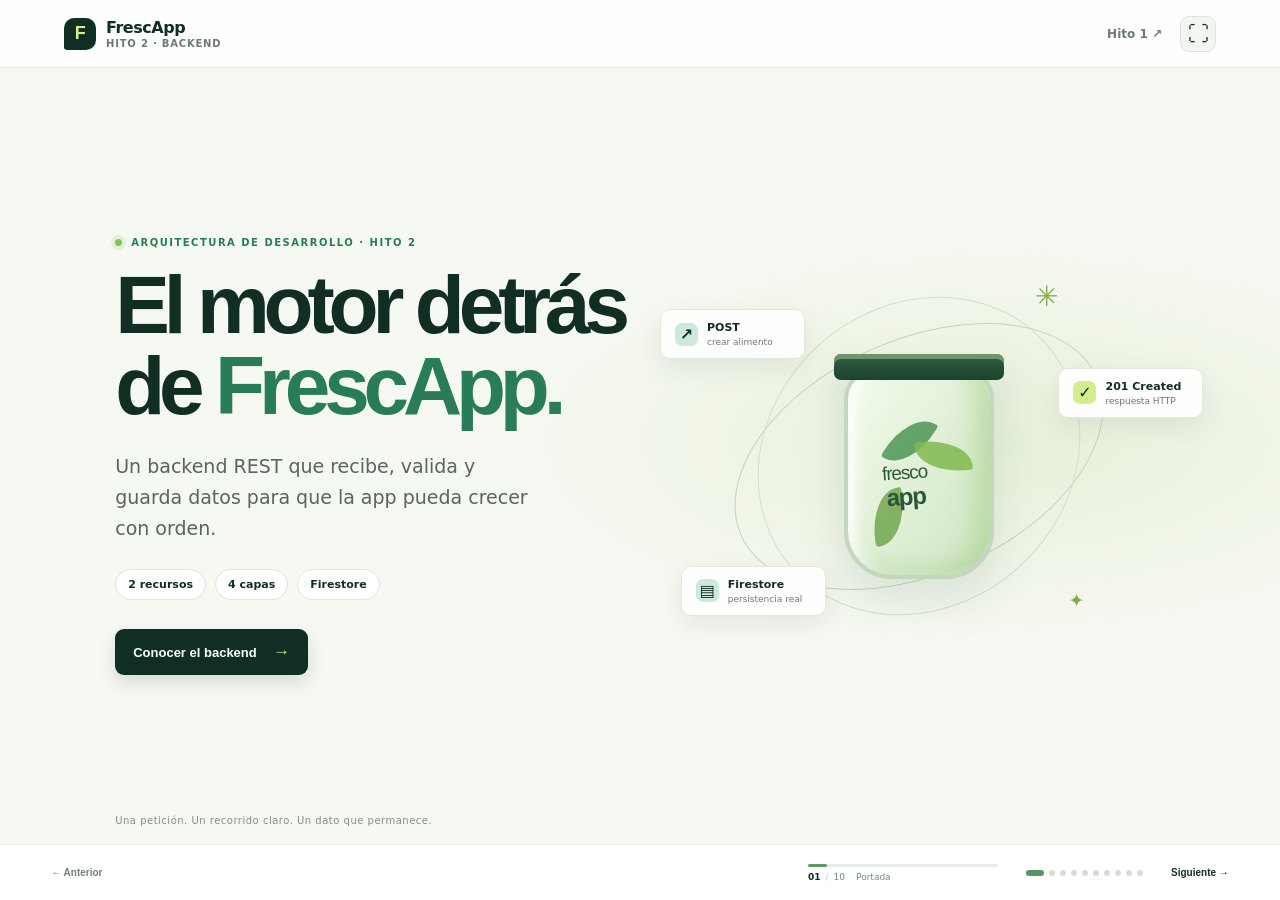
==== docs/hito2/presentacion/index.html @ f3f5a495 "Completa materiales y evidencias del Hito 2" ====
<!doctype html>
<html lang="es">
<head>
  <meta charset="utf-8">
  <meta name="viewport" content="width=device-width, initial-scale=1">
  <meta name="theme-color" content="#102e24">
  <meta name="description" content="Presentación interactiva del backend REST de FrescApp para el Hito 2.">
  <title>FrescApp · Backend Hito 2</title>
  <link rel="stylesheet" href="styles.css">
  <script src="script.js" defer></script>
</head>
<body>
  <header class="topbar">
    <a class="brand" href="#inicio" aria-label="FrescApp, inicio"><span class="brand-mark">F</span><span>FrescApp <small>Hito 2 · Backend</small></span></a>
    <div class="top-actions">
      <a class="quiet-link" href="https://matias03tello-cloud.github.io/frescapp-presentacion/FrescApp_presentacion_web/">Hito 1 <span aria-hidden="true">↗</span></a>
      <button class="icon-button" id="fullscreen" type="button" aria-label="Pantalla completa" title="Pantalla completa">⛶</button>
    </div>
  </header>

  <main id="deck" aria-live="polite">
    <section class="slide cover active" id="inicio" data-title="Portada">
      <div class="cover-copy">
        <p class="eyebrow"><span class="eyebrow-dot"></span> ARQUITECTURA DE DESARROLLO · HITO 2</p>
        <h1>El motor detrás<br>de <em>FrescApp.</em></h1>
        <p class="lead">Un backend REST que recibe, valida y guarda datos para que la app pueda crecer con orden.</p>
        <div class="tag-row"><span>2 recursos</span><span>4 capas</span><span>Firestore</span></div>
        <button class="primary-button" data-goto="1">Conocer el backend <span aria-hidden="true">→</span></button>
      </div>
      <div class="cover-art" aria-hidden="true">
        <div class="orbit orbit-one"></div><div class="orbit orbit-two"></div>
        <div class="jar"><div class="jar-lid"></div><div class="jar-body"><span class="leaf leaf-a"></span><span class="leaf leaf-b"></span><span class="leaf leaf-c"></span><span class="jar-label">fresco<br><b>app</b></span></div></div>
        <div class="float-card card-request"><span class="mini-icon">↗</span><b>POST</b><small>crear alimento</small></div>
        <div class="float-card card-store"><span class="mini-icon">▤</span><b>Firestore</b><small>persistencia real</small></div>
        <div class="float-card card-check"><span class="check-icon">✓</span><b>201 Created</b><small>respuesta HTTP</small></div>
        <div class="spark spark-a">✳</div><div class="spark spark-b">✦</div>
      </div>
      <div class="cover-note">Una petición. Un recorrido claro. Un dato que permanece.</div>
    </section>

    <section class="slide" id="para-que" data-title="Qué resuelve">
      <div class="section-head"><p class="eyebrow">01 · PROPÓSITO</p><h2>¿Qué hace el backend?</h2><p>Separa la pantalla de las reglas y del lugar donde viven los datos.</p></div>
      <div class="three-cards">
        <article class="info-card"><span class="card-number">01</span><div class="card-icon mint">↘</div><h3>Recibe</h3><p>Interpreta solicitudes HTTP orientadas a recursos.</p><code>POST /v1/inventario</code></article>
        <article class="info-card"><span class="card-number">02</span><div class="card-icon lime">✓</div><h3>Protege y valida</h3><p>Verifica identidad, campos y reglas antes de modificar datos.</p><code>UID ← token verificado</code></article>
        <article class="info-card"><span class="card-number">03</span><div class="card-icon peach">▤</div><h3>Persiste</h3><p>Lee o escribe en Firestore y devuelve el estado HTTP adecuado.</p><code>201 · 200 · 204</code></article>
      </div>
      <div class="callout"><span class="callout-mark">↳</span><span>La app no decide qué usuario es dueño del registro: el servidor deriva el UID del token validado.</span></div>
    </section>

    <section class="slide" id="recorrido" data-title="Recorrido por capas">
      <div class="section-head"><p class="eyebrow">02 · RESPONSABILIDADES</p><h2>Una solicitud recorre cuatro capas</h2><p>Selecciona una etapa para ver qué responsabilidad resuelve.</p></div>
      <div class="layer-layout">
        <div class="layer-stack" role="tablist" aria-label="Capas del backend">
          <button class="layer active" role="tab" aria-selected="true" data-layer="cliente"><span class="layer-index">0</span><span><b>Cliente / Postman</b><small>Envía HTTP + token</small></span><span class="layer-arrow">↓</span></button>
          <button class="layer" role="tab" aria-selected="false" data-layer="http"><span class="layer-index">1</span><span><b>Router + controlador</b><small>Ruta, identidad, estado</small></span><span class="layer-arrow">↓</span></button>
          <button class="layer" role="tab" aria-selected="false" data-layer="negocio"><span class="layer-index">2</span><span><b>Servicio de dominio</b><small>Reglas de FrescApp</small></span><span class="layer-arrow">↓</span></button>
          <button class="layer" role="tab" aria-selected="false" data-layer="datos"><span class="layer-index">3</span><span><b>Repositorio</b><small>Consultas a Firestore</small></span><span class="layer-arrow">↓</span></button>
          <div class="layer-database"><span class="db-cylinder">▤</span><span><b>Cloud Firestore</b><small>Persistencia</small></span></div>
        </div>
        <aside class="layer-explainer" aria-live="polite"><p class="eyebrow">LA IDEA CLAVE</p><div class="explain-icon" id="explainIcon">↗</div><h3 id="layerTitle">Cliente / Postman</h3><p id="layerBody">Envía el método, la ruta, los datos y el ID token de Firebase Authentication.</p><div class="file-pill" id="layerFile">Fuera de functions/api</div><div class="example-flow"><span>HTTP</span><i>→</i><span>reglas</span><i>→</i><span>datos</span></div></aside>
      </div>
    </section>

    <section class="slide" id="recursos" data-title="Recursos y CRUD">
      <div class="section-head"><p class="eyebrow">03 · CONTRATO REST</p><h2>Dos recursos, cuatro operaciones cada uno</h2><p>CRUD es crear, leer, actualizar y borrar. La colección Postman permite comprobar cada paso.</p></div>
      <div class="resource-grid">
        <article class="resource-card"><div class="resource-top"><span class="resource-icon inventory">◉</span><div><h3>Inventario</h3><small>Alimentos del hogar</small></div><span class="resource-path">/v1/inventario</span></div><div class="crud-grid"><span><b class="verb post">POST</b> crear alimento</span><span><b class="verb get">GET</b> consultar</span><span><b class="verb patch">PATCH</b> cambiar campos</span><span><b class="verb delete">DELETE</b> eliminar</span></div></article>
        <article class="resource-card"><div class="resource-top"><span class="resource-icon shopping">✓</span><div><h3>Lista de compras</h3><small>Pendientes de comprar</small></div><span class="resource-path">/v1/lista-compras</span></div><div class="crud-grid"><span><b class="verb post">POST</b> agregar producto</span><span><b class="verb get">GET</b> consultar</span><span><b class="verb patch">PATCH</b> actualizar o marcar</span><span><b class="verb delete">DELETE</b> eliminar</span></div></article>
      </div>
      <div class="callout"><span class="callout-mark">i</span><span>Probar inventario no prueba automáticamente lista de compras: cada recurso necesita su propio ciclo CRUD y sus propias respuestas.</span></div>
    </section>

    <section class="slide" id="demo" data-title="Explora una petición">
      <div class="section-head"><p class="eyebrow">04 · EXPLORADOR INTERACTIVO</p><h2>¿Qué ocurre cuando presionamos “actualizar”?</h2><p>Elige una operación. La pantalla muestra un ejemplo de contrato, sin conectarse a servicios.</p></div>
      <div class="demo-layout">
        <div class="request-console">
          <div class="console-head"><span class="console-dot red"></span><span class="console-dot yellow"></span><span class="console-dot green"></span><span class="console-title">Postman · ejemplo didáctico</span></div>
          <div class="operation-tabs" role="tablist" aria-label="Operación de ejemplo">
            <button class="op-tab active" data-op="post">POST</button><button class="op-tab" data-op="get">GET</button><button class="op-tab" data-op="patch">PATCH</button><button class="op-tab" data-op="delete">DELETE</button>
          </div>
          <div class="request-line"><span id="requestVerb">POST</span><code id="requestPath">/v1/inventario</code></div>
          <pre id="requestBody">{
  "nombre": "Manzana",
  "cantidad": 2,
  "unidad": "unidad"
}</pre>
          <div class="response-panel"><div class="response-label"><span>RESPUESTA ESPERADA</span><strong id="responseStatus">201 Created</strong></div><pre id="responseBody">{
  "data": { "id": "abc123", "nombre": "Manzana" }
}</pre></div>
          <p class="simulated-note">Muestra educativa · no envía una petición real</p>
        </div>
        <div class="demo-explainer"><div class="demo-badge">Fíjate en esto</div><h3 id="opTitle">POST crea un registro nuevo</h3><p id="opDescription">El servidor valida los campos, crea el documento y responde 201 Created con la ubicación del recurso.</p><div class="response-rule"><span class="rule-check">✓</span><span id="opRule">El ID lo genera el servidor; el cliente no define el UID del dueño.</span></div></div>
      </div>
    </section>

    <section class="slide" id="http" data-title="Estados HTTP">
      <div class="section-head"><p class="eyebrow">05 · PROTOCOLO HTTP</p><h2>El código de estado también comunica</h2><p>Un error devuelto como éxito es una falla de diseño, aunque el servidor no se caiga.</p></div>
      <div class="status-board">
        <button class="status-card success selected" data-status="201"><b>201</b><span>Created</span><small>Se creó el recurso</small></button>
        <button class="status-card success" data-status="200"><b>200</b><span>OK</span><small>Lectura o cambio correcto</small></button>
        <button class="status-card success" data-status="204"><b>204</b><span>No Content</span><small>Borrado sin cuerpo</small></button>
        <button class="status-card error" data-status="400"><b>400</b><span>Bad Request</span><small>Datos inválidos</small></button>
        <button class="status-card error" data-status="401"><b>401</b><span>Unauthorized</span><small>Token faltante o inválido</small></button>
        <button class="status-card error" data-status="404"><b>404</b><span>Not Found</span><small>Ruta o registro inexistente</small></button>
      </div>
      <div class="status-detail" aria-live="polite"><span class="detail-status" id="detailCode">201</span><div><b id="detailTitle">Registro creado</b><p id="detailText">Se usa al completar POST. La respuesta incluye el nuevo recurso y su ubicación.</p></div><code id="detailExample">Location: /api/v1/inventario/abc123</code></div>
    </section>

    <section class="slide" id="frameworks" data-title="Tecnologías elegidas">
      <div class="section-head"><p class="eyebrow">06 · TECNOLOGÍA CON MOTIVO</p><h2>¿Qué problema resuelve cada opción?</h2><p>Cloud Functions es la plataforma. Express y Fastify son frameworks HTTP; resuelven otra parte.</p></div>
      <div class="technology-map"><div class="platform-card"><span class="platform-icon">☁</span><div><small>PLATAFORMA ELEGIDA</small><h3>Cloud Functions v2</h3><p>Ejecuta y expone la función HTTP bajo demanda; conecta con el entorno Firebase.</p></div><span class="choice-chip">Elegida</span></div><div class="framework-label">Dentro de esa plataforma, una capa HTTP puede organizar las rutas:</div>
        <div class="framework-options"><button class="framework-card chosen" data-framework="router"><span class="framework-symbol">⌘</span><small>OPCIÓN ELEGIDA</small><h3>Router propio</h3><p>Tabla simple de rutas y métodos para dos recursos.</p><span class="tradeoff">Menos dependencias · despacho manual</span></button><button class="framework-card" data-framework="express"><span class="framework-symbol">E</span><small>ALTERNATIVA</small><h3>Express</h3><p>Rutas y middleware encadenado para tareas HTTP transversales.</p><span class="tradeoff">Ecosistema amplio · dependencia extra</span></button><button class="framework-card" data-framework="fastify"><span class="framework-symbol">F</span><small>ALTERNATIVA</small><h3>Fastify</h3><p>Rutas, plugins y esquemas para validar/serializar.</p><span class="tradeoff">Contrato explícito · esquemas que mantener</span></button></div>
      </div>
      <div class="decision-note" aria-live="polite"><b id="frameworkDecisionTitle">Decisión FrescApp</b><span id="frameworkDecision">Para dos recursos elegimos el router propio y aceptamos mantener manualmente el despacho y el formato de errores.</span></div>
    </section>

    <section class="slide" id="arquitectura" data-title="Monolito o microservicios">
      <div class="section-head"><p class="eyebrow">07 · DECISIÓN DE ARQUITECTURA</p><h2>Monolito modular para el alcance actual</h2><p>La decisión se evalúa por sus razones y costos, no por cuál palabra suena más moderna.</p></div>
      <div class="architecture-compare"><div class="architecture-visual"><div class="mono-shell"><div class="mono-header"><span class="shell-dot"></span><b>FrescApp API · un despliegue</b></div><div class="module-box active-module"><span>▦</span><b>Inventario</b><small>mismo servicio</small></div><div class="shared-core"><span>◉</span><div><b>Auth + Firestore</b><small>recursos compartidos</small></div></div><div class="module-box"><span>✓</span><b>Lista de compras</b><small>mismo servicio</small></div></div><div class="micro-hint">Microservicios = despliegues separados + comunicación entre servicios</div></div>
        <div class="architecture-reasons"><article class="reason-card"><span class="reason-icon plus">+</span><div><h3>Por qué encaja hoy</h3><p>Equipo pequeño, dos recursos, identidad y persistencia compartidas, menor costo de operación y despliegue.</p></div></article><article class="reason-card"><span class="reason-icon minus">↗</span><div><h3>Qué costo aceptamos</h3><p>Los módulos se publican y escalan juntos; una falla del servicio puede afectar ambos.</p></div></article><article class="reason-card"><span class="reason-icon next">↻</span><div><h3>Cuándo reevaluarlo</h3><p>Si un recurso necesita carga, disponibilidad, seguridad o ritmo de despliegue independiente.</p></div></article></div></div>
    </section>

    <section class="slide" id="prueba" data-title="Cómo reproducirlo">
      <div class="section-head"><p class="eyebrow">08 · REPRODUCIBILIDAD</p><h2>La prueba debe poder repetirse en otro equipo</h2><p>Emuladores locales, datos sintéticos y evidencia clara de cada respuesta.</p></div>
      <div class="proof-steps"><article><span>1</span><div><b>Preparar</b><small>Node 22 · Java 21 · dependencias</small></div></article><article><span>2</span><div><b>Levantar</b><small>Auth + Firestore + Functions Emulator</small></div></article><article><span>3</span><div><b>Importar en local</b><small>Colección JSON, sin sincronizar nube</small></div></article><article><span>4</span><div><b>Ejecutar ambos CRUD</b><small>201 · 200 · 200 · 204 por recurso</small></div></article><article><span>5</span><div><b>Guardar evidencia</b><small>Versiones, capturas y errores observados</small></div></article></div>
      <div class="evidence-card"><div class="evidence-icon">▧</div><div><b>Informe para el segundo computador</b><p>Registra ambiente y resultados separados para inventario y lista de compras. Redacta tokens y contraseñas antes de compartir capturas.</p></div><a href="https://github.com/matias03tello-cloud/frescapp-presentacion/blob/main/docs/hito2/INFORME_PRUEBA_OTRO_EQUIPO.md">Abrir plantilla <span>↗</span></a></div>
    </section>

    <section class="slide closing" id="cierre" data-title="Cierre">
      <p class="eyebrow">09 · IDEA FINAL</p><h2>Un backend es más que<br>una ruta que responde.</h2><p class="closing-lead">Es un contrato claro, datos persistentes, identidad protegida y decisiones que podemos defender.</p>
      <div class="closing-points"><span>API REST propia</span><span>Capas separadas</span><span>Firestore</span><span>Monolito modular</span></div>
        <div class="closing-links"><a href="https://github.com/matias03tello-cloud/arq-app-compras/blob/main/docs/hito2/BACKEND_HITO2.md">Informe técnico <span>↗</span></a><a href="https://github.com/matias03tello-cloud/arq-app-compras/blob/main/docs/hito2/FrescApp-Hito2.postman_collection.json">Colección Postman <span>↗</span></a><a href="https://github.com/matias03tello-cloud/frescapp-presentacion/blob/main/docs/hito2/GUIÓN_PRESENTACION_HITO2.md">Guion del equipo <span>↗</span></a><a href="https://github.com/matias03tello-cloud/frescapp-presentacion/blob/main/docs/hito2/PROMPT_OTRO_CODEX_HITO2.md">Prompt para repetir la prueba <span>↗</span></a></div>
      <div class="closing-mark" aria-hidden="true">F</div>
    </section>
  </main>

  <footer class="deck-controls"><button class="nav-button" id="prev" type="button" aria-label="Diapositiva anterior">← <span>Anterior</span></button><div class="progress-wrap"><div class="progress-track"><div class="progress-fill" id="progress"></div></div><div class="slide-meta"><span id="slideNumber">01</span><span class="meta-divider">/</span><span id="slideCount">10</span><span class="meta-title" id="slideTitle">Portada</span></div></div><div class="dot-nav" id="dotNav" aria-label="Ir a diapositiva"></div><button class="nav-button next-button" id="next" type="button" aria-label="Siguiente diapositiva"><span>Siguiente</span> →</button></footer>
</body>
</html>
---- docs/hito2/presentacion/styles.css ----
:root{--forest:#102e24;--forest-2:#173d30;--green:#287d57;--mint:#cde9d9;--lime:#d4ed8e;--cream:#f6f8f2;--paper:#fff;--ink:#1d2c25;--muted:#6d7a71;--line:#dce5dd;--peach:#f4d6c2;--blue:#537d70;--shadow:0 18px 55px rgba(16,46,36,.08)}
*{box-sizing:border-box}html{scroll-behavior:smooth}body{margin:0;background:var(--cream);color:var(--ink);font-family:'DM Sans',system-ui,sans-serif;overflow:hidden}.topbar{height:68px;padding:0 clamp(22px,5vw,76px);display:flex;align-items:center;justify-content:space-between;background:rgba(255,255,255,.92);border-bottom:1px solid #e8eee7;position:relative;z-index:10}.brand{display:flex;align-items:center;gap:10px;text-decoration:none;color:var(--forest);font-weight:800;letter-spacing:-.03em}.brand-mark{width:32px;height:32px;border-radius:10px 10px 10px 3px;background:var(--forest);color:var(--lime);display:grid;place-items:center;font-family:Manrope,sans-serif;font-size:18px}.brand small{display:block;font-size:10px;font-weight:600;letter-spacing:.08em;text-transform:uppercase;color:var(--muted);margin-top:1px}.top-actions{display:flex;align-items:center;gap:18px}.quiet-link{font-size:12px;color:var(--muted);text-decoration:none;font-weight:700}.quiet-link:hover{color:var(--green)}.icon-button{background:#f2f6f0;border:1px solid var(--line);border-radius:9px;width:36px;height:36px;color:var(--forest);font-size:21px;cursor:pointer}#deck{height:calc(100dvh - 124px);position:relative}.slide{position:absolute;inset:0;padding:clamp(28px,4.2vw,62px) clamp(24px,7.2vw,112px);display:flex;flex-direction:column;justify-content:center;opacity:0;visibility:hidden;transform:translateX(22px);transition:opacity .28s ease,transform .32s ease,visibility .28s;background:var(--cream);overflow-y:auto}.slide.active{opacity:1;visibility:visible;transform:translateX(0)}.cover{display:grid;grid-template-columns:1fr .95fr;align-items:center;background:radial-gradient(ellipse at 78% 48%,#e6f0d9 0,transparent 36%),var(--cream);padding-left:clamp(30px,9vw,140px);padding-right:clamp(30px,8vw,120px)}.cover-copy{max-width:570px;position:relative;z-index:2}.eyebrow{font-size:10px;font-weight:800;letter-spacing:.15em;color:var(--green);margin:0 0 16px}.cover .eyebrow{display:flex;align-items:center;gap:9px}.eyebrow-dot{width:7px;height:7px;border-radius:50%;background:#86bf5a;box-shadow:0 0 0 4px #e4efd8}.cover h1,.closing h2{font:800 clamp(48px,6.4vw,82px)/.99 Manrope,sans-serif;letter-spacing:-.075em;color:var(--forest);margin:0}.cover h1 em{font-style:normal;color:var(--green)}.lead{font-size:clamp(15px,1.6vw,19px);line-height:1.65;color:#58665d;max-width:430px;margin:24px 0}.tag-row{display:flex;gap:9px;margin:23px 0 29px}.tag-row span{padding:8px 12px;border-radius:30px;background:white;border:1px solid var(--line);color:var(--forest);font-size:11px;font-weight:700}.primary-button{border:0;background:var(--forest);color:white;padding:13px 18px;border-radius:9px;font:700 13px 'DM Sans',sans-serif;cursor:pointer;box-shadow:0 8px 18px #102e2422;transition:transform .2s,background .2s}.primary-button:hover{background:var(--green);transform:translateY(-2px)}.primary-button span{color:var(--lime);margin-left:13px;font-size:17px}.cover-art{height:min(55vh,420px);min-height:300px;position:relative;display:grid;place-items:center}.orbit{position:absolute;border:1px solid #bdd5bd;border-radius:50%;transform:rotate(-24deg)}.orbit-one{width:min(35vw,390px);height:min(21vw,235px)}.orbit-two{width:min(27vw,300px);height:min(39vw,340px);transform:rotate(48deg);border-color:#d1dfcc}.jar{position:relative;width:170px;height:245px;filter:drop-shadow(0 22px 20px #17442d20);z-index:2}.jar-body{position:absolute;bottom:0;left:10px;width:150px;height:210px;border:4px solid #c4d6bd;border-radius:30px 30px 48px 48px;background:linear-gradient(130deg,#f8fff2dd,#cbe6b9aa);overflow:hidden;box-shadow:inset -15px -5px 25px #9fca8588,inset 8px 3px 12px white}.jar-lid{position:absolute;z-index:2;top:20px;left:0;width:170px;height:26px;border-radius:7px;background:linear-gradient(180deg,#355e45,#1a422d);box-shadow:inset 0 5px #72946a}.jar-label{position:absolute;top:90px;left:35px;text-align:center;font:500 19px/1.1 Manrope,sans-serif;color:#29583b;letter-spacing:-.06em;transform:rotate(-4deg)}.jar-label b{font-size:24px}.leaf{position:absolute;width:33px;height:56px;background:#4c9455;border-radius:90% 5% 90% 8%;opacity:.85;transform:rotate(32deg)}.leaf-a{top:40px;left:45px}.leaf-b{top:55px;right:30px;transform:rotate(84deg);background:#81b94f}.leaf-c{bottom:30px;left:24px;transform:rotate(-8deg);background:#73a74e}.float-card{position:absolute;z-index:3;padding:11px 14px;background:#ffffffed;border:1px solid #e0e9dd;border-radius:10px;box-shadow:0 9px 25px #18372814;display:grid;grid-template-columns:24px auto;column-gap:8px;align-items:center;min-width:145px}.float-card b{font-size:11px;color:var(--forest)}.float-card small{grid-column:2;color:var(--muted);font-size:9px;margin-top:3px}.mini-icon,.check-icon{grid-row:span 2;width:23px;height:23px;display:grid;place-items:center;border-radius:7px;background:var(--mint);color:var(--forest);font-weight:800}.check-icon{background:var(--lime)}.card-request{top:15%;left:0}.card-store{bottom:12%;left:4%}.card-check{top:29%;right:-5%}.spark{position:absolute;color:#83ad52;font-size:28px}.spark-a{top:8%;right:23%}.spark-b{bottom:13%;right:18%;font-size:19px}.cover-note{position:absolute;bottom:18px;left:clamp(30px,9vw,140px);font-size:10px;color:#839087;letter-spacing:.05em}.section-head{margin-bottom:clamp(22px,4vh,38px)}.section-head h2{font:800 clamp(28px,4vw,46px)/1.08 Manrope,sans-serif;letter-spacing:-.055em;color:var(--forest);margin:0 0 12px}.section-head>p:last-child{margin:0;color:var(--muted);font-size:14px;line-height:1.55}.three-cards{display:grid;grid-template-columns:repeat(3,1fr);gap:15px}.info-card{background:#fff;border:1px solid #e1e9e1;border-radius:14px;padding:23px;min-height:210px;position:relative;box-shadow:var(--shadow)}.card-number{position:absolute;top:19px;right:19px;color:#9baa9f;font:700 11px Manrope}.card-icon{width:40px;height:40px;border-radius:12px;display:grid;place-items:center;font-size:19px;font-weight:700;color:var(--forest);margin-bottom:18px}.card-icon.mint{background:var(--mint)}.card-icon.lime{background:var(--lime)}.card-icon.peach{background:var(--peach)}.info-card h3,.resource-card h3{margin:0 0 8px;font:800 17px Manrope;color:var(--forest);letter-spacing:-.03em}.info-card p{font-size:12px;color:var(--muted);line-height:1.6;margin:0 0 15px;max-width:245px}.info-card code{font-size:10px;background:#f3f7f1;padding:7px 9px;border-radius:6px;color:#286341}.callout{display:flex;align-items:center;gap:13px;border-left:3px solid #8ab96b;background:#eaf2e4;border-radius:0 9px 9px 0;padding:13px 16px;color:#41594a;font-size:12px;line-height:1.5;margin-top:20px}.callout-mark{font:800 15px Manrope;color:var(--green)}.layer-layout{display:grid;grid-template-columns:1fr .82fr;gap:clamp(28px,6vw,80px);align-items:center}.layer-stack{display:grid;gap:0}.layer{display:flex;align-items:center;gap:13px;width:100%;text-align:left;padding:12px 14px;background:#fff;border:1px solid #e3eae2;border-radius:10px;cursor:pointer;position:relative;z-index:1;transition:all .18s}.layer+.layer{margin-top:7px}.layer:hover,.layer.active{border-color:#81b48d;background:#f4faf1;transform:translateX(3px)}.layer-index{display:grid;place-items:center;width:30px;height:30px;border-radius:9px;background:#eff4ed;color:#52745c;font-size:11px;font-weight:800}.layer.active .layer-index{background:var(--forest);color:var(--lime)}.layer>span:nth-child(2){display:grid;gap:3px}.layer b,.layer-database b{font-size:12px;color:var(--forest)}.layer small,.layer-database small{font-size:10px;color:var(--muted)}.layer-arrow{margin-left:auto;color:#8eab92;font-size:15px}.layer-database{display:flex;align-items:center;gap:11px;padding:12px 15px;margin-top:7px;border-radius:9px;background:#dce9db}.db-cylinder{font-size:22px;color:var(--green)}.layer-database span:last-child{display:grid;gap:3px}.layer-explainer{background:var(--forest);border-radius:16px;padding:27px;color:white;min-height:270px;box-shadow:0 16px 30px #102e2425;position:relative;overflow:hidden}.layer-explainer:after{content:"";position:absolute;width:200px;height:200px;border:1px solid #ffffff1c;border-radius:50%;right:-90px;top:-100px}.layer-explainer .eyebrow{color:#a8cc85}.explain-icon{width:42px;height:42px;display:grid;place-items:center;background:#2e6a4a;color:var(--lime);border-radius:12px;font-size:21px;margin:21px 0 15px}.layer-explainer h3{font:800 20px Manrope;margin:0 0 9px;letter-spacing:-.04em}.layer-explainer>p:not(.eyebrow){font-size:12px;line-height:1.65;color:#d0dfd4;margin:0;max-width:330px}.file-pill{display:inline-block;color:#bce4c6;border:1px solid #578166;padding:6px 9px;border-radius:20px;font:10px monospace;margin-top:18px}.example-flow{display:flex;align-items:center;gap:9px;margin-top:22px;color:#a9bdb0;font-size:9px}.example-flow span{padding:5px 8px;border-radius:5px;background:#ffffff0c}.resource-grid{display:grid;grid-template-columns:1fr 1fr;gap:17px}.resource-card{padding:21px;background:#fff;border:1px solid #e2e9e1;border-radius:14px;box-shadow:var(--shadow)}.resource-top{display:flex;align-items:center;gap:11px;padding-bottom:17px;border-bottom:1px solid #edf1eb}.resource-icon{width:39px;height:39px;border-radius:11px;display:grid;place-items:center;font-size:18px}.resource-icon.inventory{background:#e3efda;color:#367144}.resource-icon.shopping{background:#f7e7d8;color:#9b6035}.resource-top h3{margin:0 0 3px}.resource-top small{font-size:10px;color:var(--muted)}.resource-path{margin-left:auto;background:#f2f6f0;padding:7px 9px;border-radius:6px;color:#4f6f57;font:10px monospace}.crud-grid{display:grid;grid-template-columns:1fr 1fr;gap:13px 8px;padding-top:18px}.crud-grid span{font-size:10px;color:#56645a;display:flex;align-items:center;gap:7px}.verb{font:800 9px monospace;width:48px;padding:5px 0;text-align:center;border-radius:5px}.verb.post{background:#e4f2df;color:#43804b}.verb.get{background:#e3edf8;color:#4d75a4}.verb.patch{background:#fff1cb;color:#977326}.verb.delete{background:#f8e0dc;color:#ae514a}.demo-layout{display:grid;grid-template-columns:1.1fr .78fr;gap:clamp(26px,6vw,75px);align-items:center}.request-console{background:#16231d;border-radius:14px;overflow:hidden;box-shadow:0 20px 45px #102e2428;color:#edf5ed}.console-head{height:40px;display:flex;align-items:center;gap:6px;padding:0 14px;background:#202e26;border-bottom:1px solid #344439}.console-dot{width:7px;height:7px;border-radius:50%}.console-dot.red{background:#e57c71}.console-dot.yellow{background:#e8bd61}.console-dot.green{background:#7ac77a}.console-title{margin-left:7px;font-size:9px;color:#b0bdb3}.operation-tabs{display:flex;gap:6px;padding:13px 15px 9px}.op-tab{border:0;background:#2a372f;color:#b8c4ba;padding:6px 10px;border-radius:5px;font:800 9px monospace;cursor:pointer}.op-tab.active{background:#d4ed8e;color:#1a3927}.request-line{display:flex;align-items:center;gap:10px;margin:3px 15px 0;padding:11px 12px;border-radius:7px;background:#26342b}.request-line>span{font:800 10px monospace;color:#d4ed8e}.request-line code{font:10px monospace;color:#ecf2e9}.request-console pre{font:10px/1.55 monospace;color:#c6d4c8;white-space:pre-wrap;margin:0;padding:13px 16px;min-height:98px}.response-panel{background:#202e26;margin:0 10px 10px;border-radius:8px;padding:11px 5px 4px}.response-label{display:flex;justify-content:space-between;padding:0 11px;font-size:8px;letter-spacing:.07em;color:#99aa9b}.response-label strong{font-size:9px;letter-spacing:0;color:#aee196}.response-panel pre{min-height:64px;color:#deeade}.simulated-note{color:#87968a;font-size:8px;margin:0;padding:0 15px 11px}.demo-badge{display:inline-block;color:#3b744c;background:#e3f0dd;padding:6px 10px;border-radius:20px;font-size:9px;font-weight:800;margin-bottom:14px}.demo-explainer h3{font:800 23px/1.2 Manrope;color:var(--forest);letter-spacing:-.045em;margin:0 0 12px}.demo-explainer>p{font-size:12px;line-height:1.7;color:var(--muted);margin:0}.response-rule{display:flex;gap:9px;align-items:flex-start;border-top:1px solid var(--line);margin-top:18px;padding-top:15px;color:#4c6252;font-size:10px;line-height:1.55}.rule-check{width:19px;height:19px;border-radius:50%;display:grid;place-items:center;background:var(--lime);color:#37623e;flex:none;font-weight:800}.status-board{display:grid;grid-template-columns:repeat(3,1fr);gap:11px}.status-card{border:1px solid #e1e9e0;border-radius:11px;background:white;padding:15px;text-align:left;display:grid;grid-template-columns:auto 1fr;column-gap:10px;align-items:center;cursor:pointer;transition:transform .18s,border .18s;box-shadow:0 7px 20px #102e2407}.status-card:hover,.status-card.selected{transform:translateY(-2px);border-color:#7fb187}.status-card b{grid-row:span 2;font:800 19px Manrope;color:#347947}.status-card.error b{color:#b85f55}.status-card span{font-size:11px;font-weight:800;color:var(--forest)}.status-card small{font-size:9px;color:var(--muted);margin-top:3px}.status-detail{display:flex;align-items:center;gap:15px;background:#e8f1e3;border-radius:10px;padding:13px 16px;margin-top:16px}.detail-status{font:800 20px Manrope;color:#35754a}.status-detail>div{flex:1}.status-detail b{font-size:11px;color:var(--forest)}.status-detail p{font-size:10px;color:#657368;margin:4px 0 0;line-height:1.45}.status-detail code{font:9px monospace;background:#f6faf3;color:#527058;border-radius:5px;padding:7px}.technology-map{max-width:960px}.platform-card{display:flex;align-items:center;gap:14px;background:var(--forest);color:#fff;border-radius:12px;padding:17px 21px;position:relative}.platform-icon{width:42px;height:42px;border-radius:12px;background:#285d41;color:var(--lime);font-size:23px;display:grid;place-items:center}.platform-card small,.framework-card>small{font-size:8px;letter-spacing:.12em;color:#a8ce98;font-weight:800}.platform-card h3{margin:3px 0 4px;font:800 17px Manrope}.platform-card p{margin:0;color:#ccded0;font-size:10px;line-height:1.4}.choice-chip{margin-left:auto;background:#d4ed8e;color:#29472b;padding:6px 9px;border-radius:20px;font-size:9px;font-weight:800}.framework-label{color:var(--muted);font-size:10px;margin:17px 0 9px}.framework-options{display:grid;grid-template-columns:repeat(3,1fr);gap:11px}.framework-card{background:#fff;border:1px solid #e1e9e0;border-radius:11px;text-align:left;padding:15px;cursor:pointer;transition:border .2s,transform .2s}.framework-card:hover,.framework-card.chosen{border-color:#86b98b;transform:translateY(-2px)}.framework-card.chosen{background:#f2f8ee}.framework-symbol{width:29px;height:29px;border-radius:8px;background:#edf4e9;color:#397148;display:grid;place-items:center;font:800 14px Manrope;margin-bottom:8px}.framework-card>small{color:#6b956b}.framework-card h3{font:800 14px Manrope;color:var(--forest);margin:5px 0}.framework-card p{font-size:9px;line-height:1.5;color:var(--muted);min-height:28px;margin:0}.tradeoff{display:block;border-top:1px solid #e8eee6;margin-top:9px;padding-top:8px;color:#57735c;font-size:8px;font-weight:700}.decision-note{display:flex;gap:10px;align-items:center;background:#e9f0e3;border-radius:8px;padding:10px 13px;margin-top:13px;font-size:10px;color:#526652}.decision-note b{color:var(--forest);white-space:nowrap}.architecture-compare{display:grid;grid-template-columns:.95fr 1fr;align-items:center;gap:clamp(28px,6vw,76px)}.architecture-visual{background:#ecf2e8;border-radius:15px;padding:18px}.mono-shell{border:1px solid #b9cbb8;background:#fff;border-radius:12px;overflow:hidden;padding-bottom:12px;box-shadow:0 10px 25px #1a3c2510}.mono-header{height:38px;background:var(--forest);color:white;display:flex;align-items:center;gap:8px;padding:0 12px;font-size:9px}.shell-dot{width:7px;height:7px;background:var(--lime);border-radius:50%}.module-box{margin:11px 13px 0;border:1px solid #dfe8dc;background:#f9fbf7;border-radius:8px;padding:9px;display:flex;align-items:center;gap:8px;color:var(--forest)}.module-box span{width:25px;height:25px;display:grid;place-items:center;border-radius:7px;background:#e3efdc;color:#3e7a49}.module-box b{font-size:10px}.module-box small{margin-left:auto;color:var(--muted);font-size:8px}.active-module{border-color:#9ac39b}.shared-core{margin:10px 25px 0;padding:9px 12px;background:#eaf3e4;border-radius:8px;display:flex;align-items:center;gap:9px;color:#43814e}.shared-core>span{font-size:16px}.shared-core div{display:grid;gap:3px}.shared-core b{font-size:9px;color:#355c3b}.shared-core small{font-size:8px;color:#6d806c}.micro-hint{text-align:center;font-size:8px;color:#6c7d6e;padding-top:12px}.architecture-reasons{display:grid;gap:12px}.reason-card{display:flex;gap:13px;padding:14px;background:#fff;border:1px solid #e3eae2;border-radius:11px}.reason-icon{flex:none;width:29px;height:29px;border-radius:8px;display:grid;place-items:center;font-weight:800}.reason-icon.plus{background:#e2f0dc;color:#42804b}.reason-icon.minus{background:#fff0d5;color:#b07c29}.reason-icon.next{background:#e7edf7;color:#567ba2}.reason-card h3{font:800 12px Manrope;color:var(--forest);margin:0 0 5px}.reason-card p{font-size:10px;color:var(--muted);line-height:1.5;margin:0}.proof-steps{display:grid;grid-template-columns:repeat(5,1fr);gap:9px;position:relative}.proof-steps:before{content:"";position:absolute;top:18px;left:8%;right:8%;height:1px;background:#bfd2ba}.proof-steps article{position:relative;text-align:center;z-index:1}.proof-steps article>span{width:37px;height:37px;border-radius:50%;display:grid;place-items:center;margin:0 auto 10px;background:#d7edc9;border:5px solid var(--cream);font:800 12px Manrope;color:#39764a}.proof-steps article div{display:grid;gap:5px}.proof-steps b{font-size:10px;color:var(--forest)}.proof-steps small{font-size:8px;line-height:1.4;color:var(--muted)}.evidence-card{display:flex;align-items:center;gap:13px;border:1px solid #e1e9e0;background:#fff;border-radius:12px;padding:14px 16px;margin-top:24px}.evidence-icon{width:37px;height:37px;display:grid;place-items:center;background:#edf3e9;color:#42714a;border-radius:10px;font-size:18px}.evidence-card>div:nth-child(2){flex:1}.evidence-card b{font:800 11px Manrope;color:var(--forest)}.evidence-card p{font-size:9px;color:var(--muted);line-height:1.5;margin:4px 0 0}.evidence-card>a,.closing-links a{text-decoration:none;font-size:9px;color:#367a4b;font-weight:800;white-space:nowrap}.evidence-card>a span,.closing-links a span{font-size:13px;margin-left:4px}.closing{background:var(--forest);color:white;padding-left:clamp(32px,12vw,180px);overflow:hidden}.closing .eyebrow{color:#b2d593}.closing h2{color:#fff;font-size:clamp(40px,5.5vw,70px)}.closing-lead{font-size:14px;line-height:1.6;color:#c5d8ca;max-width:560px;margin:19px 0 24px}.closing-points{display:flex;flex-wrap:wrap;gap:8px}.closing-points span{border:1px solid #547461;color:#e0eddf;background:#ffffff0a;border-radius:20px;padding:8px 11px;font-size:9px;font-weight:700}.closing-links{display:flex;gap:19px;margin-top:29px}.closing-links a{color:#cde9a6;font-size:10px}.closing-mark{position:absolute;right:12%;top:18%;width:min(32vw,350px);height:min(32vw,350px);border:1px solid #ffffff17;border-radius:50%;display:grid;place-items:center;color:#ffffff0c;font:800 min(25vw,270px) Manrope;transform:rotate(-12deg)}.deck-controls{height:56px;position:relative;z-index:12;display:flex;align-items:center;gap:20px;padding:0 clamp(18px,4vw,62px);background:white;border-top:1px solid #e8eee7}.nav-button{border:0;background:none;color:#738078;font:700 10px 'DM Sans',sans-serif;cursor:pointer;padding:8px 0;white-space:nowrap}.nav-button:hover{color:var(--green)}.next-button{color:var(--forest)}.progress-wrap{width:min(190px,18vw);margin-left:auto}.progress-track{height:3px;background:#e6ede4;border-radius:4px}.progress-fill{height:100%;width:10%;background:#5b9b61;border-radius:4px;transition:width .25s}.slide-meta{display:flex;align-items:center;gap:5px;font-size:9px;color:#7a887e;margin-top:5px}.slide-meta #slideNumber{color:var(--forest);font-weight:800}.meta-divider{color:#c0cbc0}.meta-title{margin-left:6px}.dot-nav{display:flex;align-items:center;gap:5px;margin:0 8px}.dot-button{width:6px;height:6px;padding:0;border:0;border-radius:50%;background:#d5ddd4;cursor:pointer}.dot-button.active{width:18px;border-radius:4px;background:#579461}.fullscreen .topbar{display:none}.fullscreen #deck{height:calc(100dvh - 56px)}.fullscreen .slide{padding-top:5vh;padding-bottom:5vh}
@media(max-width:850px){.cover{grid-template-columns:1.1fr .8fr;padding-left:5vw;padding-right:5vw}.cover-art{transform:scale(.82)}.cover-note{left:5vw}.slide{padding-left:5vw;padding-right:5vw}.layer-layout,.demo-layout,.architecture-compare{gap:25px}.resource-path{font-size:8px}.deck-controls{gap:12px}.dot-nav{gap:4px}.dot-button{width:5px;height:5px}}
@media(max-width:620px){body{overflow:hidden}.topbar{height:58px;padding:0 17px}.brand{font-size:13px}.quiet-link{font-size:10px}.top-actions{gap:9px}.icon-button{width:31px;height:31px}#deck{height:calc(100dvh - 112px)}.slide{padding:25px 20px 22px;justify-content:flex-start}.cover{display:flex;justify-content:center;padding:28px 23px}.cover-copy{margin-top:5vh}.cover h1{font-size:52px}.lead{font-size:14px;margin:17px 0}.cover-art{position:absolute;right:-40px;bottom:0;opacity:.21;transform:scale(.83);pointer-events:none}.cover-note{left:23px;bottom:12px;font-size:8px}.section-head{margin-bottom:19px}.section-head h2{font-size:30px}.section-head>p:last-child{font-size:12px}.three-cards{grid-template-columns:1fr;gap:8px}.info-card{min-height:0;padding:14px;display:grid;grid-template-columns:40px 1fr;column-gap:12px;align-items:center}.card-number{top:10px;right:12px}.card-icon{grid-row:span 3;margin:0}.info-card h3{font-size:14px}.info-card p{font-size:10px;margin:3px 0}.info-card code{justify-self:start;font-size:8px}.callout{font-size:10px;padding:10px;margin-top:13px}.layer-layout,.demo-layout,.architecture-compare{grid-template-columns:1fr;gap:14px}.layer-stack{gap:0}.layer{padding:8px 10px}.layer-index{width:25px;height:25px}.layer-explainer{min-height:0;padding:17px}.layer-explainer .explain-icon{margin:10px 0}.layer-explainer h3{font-size:16px}.layer-explainer>p:not(.eyebrow){font-size:10px}.file-pill,.example-flow{margin-top:10px}.resource-grid{grid-template-columns:1fr;gap:10px}.resource-card{padding:14px}.resource-top{padding-bottom:10px}.resource-icon{width:32px;height:32px}.resource-top h3{font-size:14px}.crud-grid{padding-top:12px;gap:9px}.crud-grid span{font-size:9px}.demo-layout{gap:12px}.request-console{max-width:100%}.request-console pre{min-height:70px;padding:9px 12px;font-size:9px}.response-panel pre{min-height:48px}.demo-explainer h3{font-size:18px}.demo-explainer>p{font-size:10px}.response-rule{margin-top:10px;padding-top:10px}.status-board{grid-template-columns:1fr 1fr;gap:7px}.status-card{padding:10px}.status-card b{font-size:16px}.status-card span{font-size:9px}.status-card small{font-size:8px}.status-detail{padding:10px;gap:9px;align-items:flex-start;flex-wrap:wrap}.status-detail code{width:100%;font-size:8px}.technology-map{padding-bottom:5px}.platform-card{padding:11px;gap:9px}.platform-icon{width:33px;height:33px;font-size:18px}.platform-card h3{font-size:14px}.platform-card p{font-size:8px}.choice-chip{font-size:8px}.framework-options{gap:6px}.framework-card{padding:9px}.framework-symbol{width:24px;height:24px;margin-bottom:5px}.framework-card h3{font-size:11px}.framework-card p{font-size:8px;min-height:38px}.tradeoff{font-size:7px}.decision-note{font-size:8px;align-items:flex-start}.decision-note b{white-space:normal}.architecture-visual{padding:11px}.architecture-reasons{gap:7px}.reason-card{padding:10px;gap:9px}.reason-card h3{font-size:10px}.reason-card p{font-size:8px}.proof-steps{grid-template-columns:1fr;gap:7px}.proof-steps:before{top:16px;bottom:16px;left:16px;right:auto;width:1px;height:auto}.proof-steps article{display:flex;text-align:left;align-items:center;gap:9px}.proof-steps article>span{width:31px;height:31px;flex:none;margin:0}.proof-steps article div{gap:3px}.proof-steps b{font-size:9px}.proof-steps small{font-size:8px}.evidence-card{margin-top:13px;padding:10px;align-items:flex-start;flex-wrap:wrap}.evidence-card>div:nth-child(2){width:calc(100% - 52px)}.evidence-card p{font-size:8px}.evidence-card>a{margin-left:50px}.closing{padding-top:10vh}.closing h2{font-size:42px}.closing-lead{font-size:12px}.closing-points{gap:6px}.closing-points span{padding:6px 8px;font-size:8px}.closing-links{gap:9px;flex-wrap:wrap;margin-top:22px}.closing-links a{font-size:8px}.closing-mark{right:-5%;top:36%;font-size:50vw;width:55vw;height:55vw}.deck-controls{height:54px;padding:0 13px;gap:10px}.nav-button span{display:none}.progress-wrap{width:90px}.slide-meta{font-size:8px}.meta-title{display:none}.dot-nav{gap:4px;margin:0 auto}.dot-button{width:4px;height:4px}.dot-button.active{width:12px}.next-button{font-size:15px}.nav-button{font-size:15px}}
@media(prefers-reduced-motion:reduce){*,*::before,*::after{scroll-behavior:auto!important;transition:none!important}}
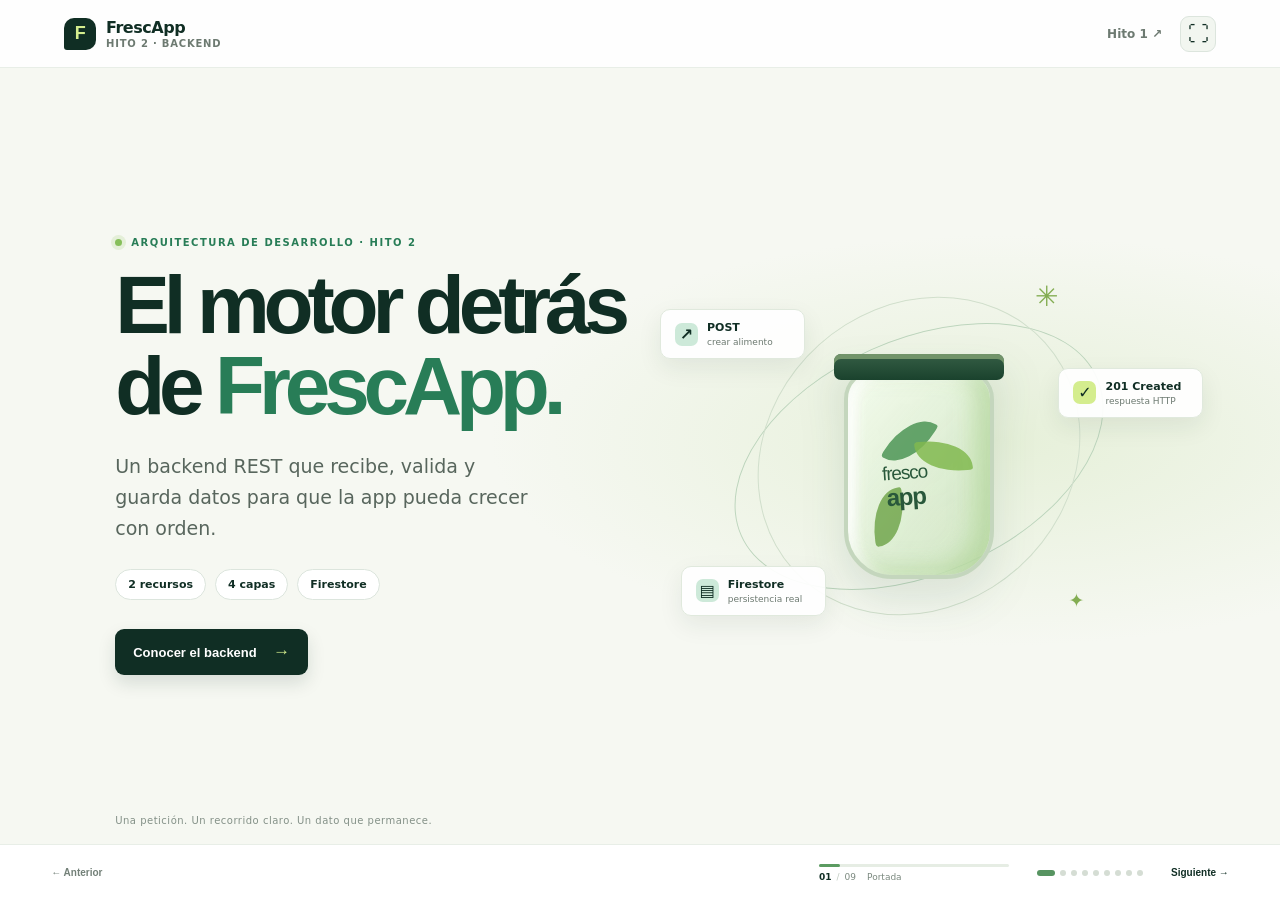
==== commit 56b9e280: "Remove reproducibility slide from Hito 2 presentation" ====
--- a/docs/hito2/presentacion/index.html
+++ b/docs/hito2/presentacion/index.html
@@ -121,20 +121,14 @@
         <div class="architecture-reasons"><article class="reason-card"><span class="reason-icon plus">+</span><div><h3>Por qué encaja hoy</h3><p>Equipo pequeño, dos recursos, identidad y persistencia compartidas, menor costo de operación y despliegue.</p></div></article><article class="reason-card"><span class="reason-icon minus">↗</span><div><h3>Qué costo aceptamos</h3><p>Los módulos se publican y escalan juntos; una falla del servicio puede afectar ambos.</p></div></article><article class="reason-card"><span class="reason-icon next">↻</span><div><h3>Cuándo reevaluarlo</h3><p>Si un recurso necesita carga, disponibilidad, seguridad o ritmo de despliegue independiente.</p></div></article></div></div>
     </section>
 
-    <section class="slide" id="prueba" data-title="Cómo reproducirlo">
-      <div class="section-head"><p class="eyebrow">08 · REPRODUCIBILIDAD</p><h2>La prueba debe poder repetirse en otro equipo</h2><p>Emuladores locales, datos sintéticos y evidencia clara de cada respuesta.</p></div>
-      <div class="proof-steps"><article><span>1</span><div><b>Preparar</b><small>Node 22 · Java 21 · dependencias</small></div></article><article><span>2</span><div><b>Levantar</b><small>Auth + Firestore + Functions Emulator</small></div></article><article><span>3</span><div><b>Importar en local</b><small>Colección JSON, sin sincronizar nube</small></div></article><article><span>4</span><div><b>Ejecutar ambos CRUD</b><small>201 · 200 · 200 · 204 por recurso</small></div></article><article><span>5</span><div><b>Guardar evidencia</b><small>Versiones, capturas y errores observados</small></div></article></div>
-      <div class="evidence-card"><div class="evidence-icon">▧</div><div><b>Informe para el segundo computador</b><p>Registra ambiente y resultados separados para inventario y lista de compras. Redacta tokens y contraseñas antes de compartir capturas.</p></div><a href="https://github.com/matias03tello-cloud/frescapp-presentacion/blob/main/docs/hito2/INFORME_PRUEBA_OTRO_EQUIPO.md">Abrir plantilla <span>↗</span></a></div>
-    </section>
-
     <section class="slide closing" id="cierre" data-title="Cierre">
-      <p class="eyebrow">09 · IDEA FINAL</p><h2>Un backend es más que<br>una ruta que responde.</h2><p class="closing-lead">Es un contrato claro, datos persistentes, identidad protegida y decisiones que podemos defender.</p>
+      <p class="eyebrow">08 · IDEA FINAL</p><h2>Un backend es más que<br>una ruta que responde.</h2><p class="closing-lead">Es un contrato claro, datos persistentes, identidad protegida y decisiones que podemos defender.</p>
       <div class="closing-points"><span>API REST propia</span><span>Capas separadas</span><span>Firestore</span><span>Monolito modular</span></div>
         <div class="closing-links"><a href="https://github.com/matias03tello-cloud/arq-app-compras/blob/main/docs/hito2/BACKEND_HITO2.md">Informe técnico <span>↗</span></a><a href="https://github.com/matias03tello-cloud/arq-app-compras/blob/main/docs/hito2/FrescApp-Hito2.postman_collection.json">Colección Postman <span>↗</span></a><a href="https://github.com/matias03tello-cloud/frescapp-presentacion/blob/main/docs/hito2/GUIÓN_PRESENTACION_HITO2.md">Guion del equipo <span>↗</span></a><a href="https://github.com/matias03tello-cloud/frescapp-presentacion/blob/main/docs/hito2/PROMPT_OTRO_CODEX_HITO2.md">Prompt para repetir la prueba <span>↗</span></a></div>
       <div class="closing-mark" aria-hidden="true">F</div>
     </section>
   </main>
 
-  <footer class="deck-controls"><button class="nav-button" id="prev" type="button" aria-label="Diapositiva anterior">← <span>Anterior</span></button><div class="progress-wrap"><div class="progress-track"><div class="progress-fill" id="progress"></div></div><div class="slide-meta"><span id="slideNumber">01</span><span class="meta-divider">/</span><span id="slideCount">10</span><span class="meta-title" id="slideTitle">Portada</span></div></div><div class="dot-nav" id="dotNav" aria-label="Ir a diapositiva"></div><button class="nav-button next-button" id="next" type="button" aria-label="Siguiente diapositiva"><span>Siguiente</span> →</button></footer>
+  <footer class="deck-controls"><button class="nav-button" id="prev" type="button" aria-label="Diapositiva anterior">← <span>Anterior</span></button><div class="progress-wrap"><div class="progress-track"><div class="progress-fill" id="progress"></div></div><div class="slide-meta"><span id="slideNumber">01</span><span class="meta-divider">/</span><span id="slideCount">09</span><span class="meta-title" id="slideTitle">Portada</span></div></div><div class="dot-nav" id="dotNav" aria-label="Ir a diapositiva"></div><button class="nav-button next-button" id="next" type="button" aria-label="Siguiente diapositiva"><span>Siguiente</span> →</button></footer>
 </body>
 </html>
